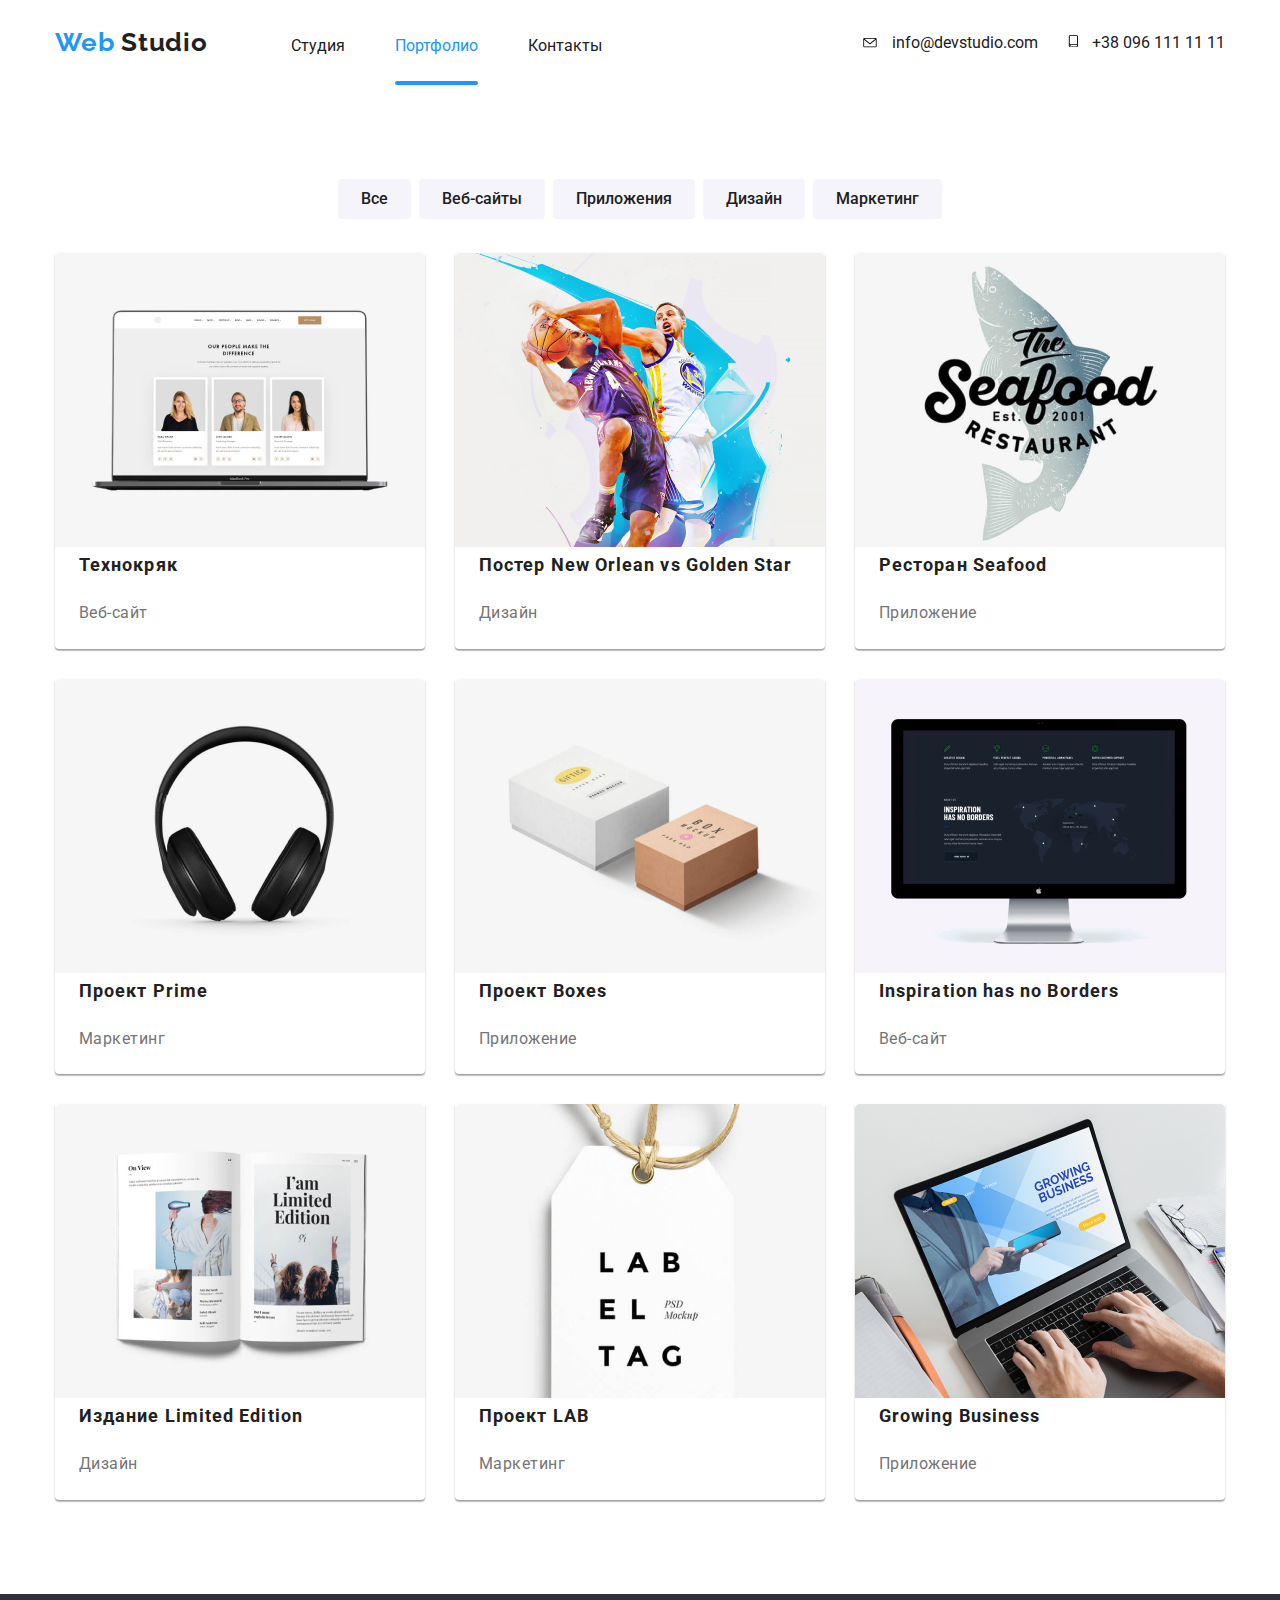
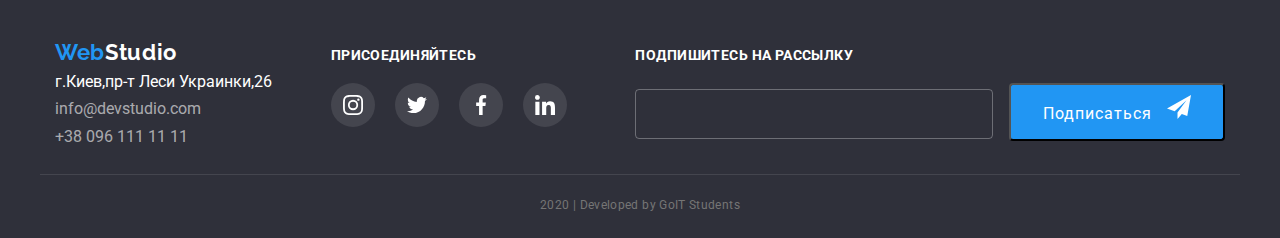
==== portfolio.html @ ec777e1e "Добавляет файлы с пятой ДЗ" ====
<!DOCTYPE html>
<html lang="ru">
  <head>
    <meta charset="UTF-8" />
    <meta name="viewport" content="width=device-width, initial-scale=1.0" />
    <title>Web-studio-v-1</title>
    <link
      href="https://fonts.googleapis.com/css2?family=Raleway:wght@700&family=Roboto:wght@400;500;700&display=swap"
      rel="stylesheet"
    />
    <link rel="stylesheet" href="./css/normalize.css" />
    <link rel="stylesheet" href="./css/main.css" />
  </head>
  <body>
    <!---Шапка сайта-->
    <header class="portfolio-header">
      <div class="container">
      <nav class="page-nav">
        <a href="./index.html" class="logo-header"><span class="logo-web-header">Web</span> Studio</a>
        <ul class="site-nav link">
          <li class="nav-box">
            <a class="nav-link link" href="./index.html">Студия</a>
          </li>
          <li class="nav-box">
            <a class="nav-link link current" href="./portfolio.html">Портфолио</a>
          </li>
          <li class="nav-box">
            <a class="nav-link link" href="">Контакты</a>
          </li>
        </ul>

        <address class="contacts">
            
          <a class="mail-box" href="mailto:info@devstudio.com">
            <svg class="icon-mail">
              <use href="./images/sprite.svg#icon-envelope"></use>
            </svg>
            info@devstudio.com</a>
          
          <a class="smartphone-box" href="tel:+380961111111">
            <svg class="icon-smartphone">
              <use href="./images/sprite.svg#icon-smartphone"></use>
            </svg>
            +38 096 111 11 11</a>
         
        </address>
      </nav>
        </div>
    </header>
    <!--Проекты-->
    <main>
      <section class="section projects-page">
        <div class="container">
        <h1 class="invisible-title">Invisible title</h1>
        <ul class="projects-button">
          <li><button type="button" class="radio-button">Все</button></li>
          <li><button type="button" class="radio-button">Веб-сайты</button></li>
          <li><button type="button" class="radio-button">Приложения</button></li>
          <li><button type="button" class="radio-button">Дизайн</button></li>
          <li><button type="button" class="radio-button">Маркетинг</button></li>
        </ul>
        <ul class="projects">
          <li class="projects-item">
            <a class="projects-link" href="">
              <div class="overlay-container">
                
              <img class="projects-img" src="./images/img-portfolio-1.png" alt="Img-portfolio-1" />
                <p class="project-description">
                  Технокряк это современная площадка распространения коронавируса.
                  Компании используют эту платформу для цифрового шпионажа и атак
                  на защищённые сервера конкурентов.
                </p>
  
              </div>
              <h2 class="project-title">Технокряк</h2>
              <p class="text-primary">Веб-сайт</p>
            </a>
          </li>
          <li class="projects-item">
            <a class="projects-link" href="">
              <img class="projects-img" src="./images/img-portfolio-2.png" alt="Img-portfolio-2" />
              <h2 class="project-title">Постер New Orlean vs Golden Star</h2>
              <p class="text-primary">Дизайн</p>
            </a>
          </li>
          <li class="projects-item">
            <a class="projects-link" href="">
              <img class="projects-img" src="./images/img-portfolio-3.png" alt="Img-portfolio-3" />
              <h2 class="project-title">Ресторан Seafood</h2>
              <p class="text-primary">Приложение</p>
            </a>
          </li>
          <li class="projects-item">
            <a class="projects-link" href="">
              <img class="projects-img" src="./images/img-portfolio-4.png" alt="Img-portfolio-4" />
              <h2 class="project-title">Проект Prime</h2>
              <p class="text-primary">Маркетинг</p>
            </a>
          </li>
          <li class="projects-item">
            <a class="projects-link" href="">
              <img class="projects-img" src="./images/img-portfolio-5.png" alt="Img-portfolio-5" />
              <h2 class="project-title">Проект Boxes</h2>
              <p class="text-primary">Приложение</p>
            </a>
          </li>
          <li class="projects-item">
            <a class="projects-link" href="">
              <img class="projects-img" src="./images/img-portfolio-6.png" alt="Img-portfolio-6" />
              <h2 class="project-title">Inspiration has no Borders</h2>
              <p class="text-primary">Веб-сайт</p>
            </a>
          </li>
          <li class="projects-item">
            <a class="projects-link" href="">
              <img class="projects-img" src="./images/img-portfolio-7.png" alt="Img-portfolio-7" />
              <h2 class="project-title">Издание Limited Edition</h2>
              <p class="text-primary">Дизайн</p>
            </a>
          </li>
          <li class="projects-item">
            <a class="projects-link" href="">
              <img class="projects-img" src="./images/img-portfolio-8.png" alt="Img-portfolio-8" />
              <h2 class="project-title">Проект LAB</h2>
              <p class="text-primary">Маркетинг</p>
            </a>
          </li>
          <li class="projects-item">
            <a class="projects-link" href="">
              <img class="projects-img" src="./images/img-portfolio-9.png" alt="Img-portfolio-9" />
              <h2 class="project-title">Growing Business</h2>
              <p class="text-primary">Приложение</p>
            </a>
          </li>
        </ul>
      </div>
      </section>
    </main>
    <!--Подвал-->
    <footer class="footer-section">
      <div class="container top-part">
        <div class="address-blok">
          <a href="./index.html" class="logo-footer"
            ><span class="logo-web-footer">Web</span>Studio</a
          >

          <address class="contacts footer">
            <p class="tipe-address">г.Киев,пр-т Леси Украинки,26</p>
            <a href="mailto:info@devstudio.com" class="tipe"
              >info@devstudio.com</a
            >
            <a href="tel:+380961111111" class="tipe">+38 096 111 11 11</a>
          </address>
        </div>
        <div class="item-colum">
          <p class="footer-title">присоединяйтесь</p>
          <ul class="social-link-box">
            <li>
              <a class="social-link footer" href="" aria-label="Ссылка на Instagram">
                <svg class="instagram-footer">
                  <use href="./images/sprite.svg#icon-icon-instagram"></use>
                </svg>
              </a>
            </li>
            <li>
              <a class="social-link footer" href="" aria-label="Ссылка на Twitter">
                <svg class="twitter-footer">
                  <use href="./images/sprite.svg#icon-icon-twitter"></use>
                </svg>
              </a>
            </li>
            <li>
              <a class="social-link footer" href="" aria-label="Ссылка на Facebook">
                <svg class="facebook-footer">
                  <use href="./images/sprite.svg#icon-icon-facebook"></use>
                </svg>
              </a>
            </li>
            <li>
              <a class="social-link footer" href="" aria-label="Ссылка на LinkedIn">
                <svg class="linkedin-footer">
                  <use href="./images/sprite.svg#icon-icon-linkedin"></use>
                </svg>
              </a>
            </li>
          </ul>
        </div>
        <div class="item-colum subscription">
          <p class="footer-title">Подпишитесь на рассылку</p>
          <form>
            <input class="email" type="email" />
            <button class="button footer">Подписаться
              <svg class="button-icon">
                <use href="./images/sprite.svg#icon-icon-send"></use>
              </svg>
            </button>
          </form>
        </div>
      </div>
      <p class="copyright container">2020 | Developed by GoIT Students</p>
    </footer>
  </body>
</html>
---- css/main.css ----
:root {
  --primary-text-color: #757575;
  --title-text-color: #212121;
  --title-secondary-text-color: #ffffff;
  --primary-background-color: #ffffff;
  --accent-bg-color: #F5F4FA;
  --accent-color: #2196f3;
  --icons-color: #AFB1B8;
}
body {
  background-color: var(--primary-background-color);
  color: var(--primary-text-color);
  font-family: Roboto, sans-serif;
}
a {
  text-decoration: none;
}
ul {
    list-style: none;
}
html {
  box-sizing: border-box;
}
*,
*::before,
*::after {
  box-sizing: border-box;
} 


/* Стили для index.html */

.container {
  width: 1200px;
  margin-right: auto;
  margin-left: auto;
  padding-left: 15px;
  padding-right: 15px;
}
.title {
  margin: 0px;
  padding: 0px;
}

/* Header */
.page-nav {
  display: flex;
  align-items: center;
  justify-content: center;
}

/* Logo */
.logo-header {
  display: block;

  font-family: Raleway, sans-serif;
  color: #212121;

  font-style: normal;
  font-weight: 700;
  font-size: 26px;
  line-height: 1.2;
  letter-spacing: 0.03em;
}
.logo-web-header {
  color: #2196f3;
}

/* Навигация */
.site-nav {
  padding: 0px;
  margin-left: 83px;
  margin-top: 0px;
  margin-bottom: 0px;
  display: flex;
}
.site-nav > .nav-box:not(:last-child) {
  margin-right: 50px;
}

.site-nav a {
    color: #212121;
}
.site-nav .link {
  display: block;
  padding-top: 37px;
  padding-bottom: 30px;

  transition-duration: 250ms;
  transition-timing-function: cubic-bezier(0.4, 0, 0.2, 1);
}

.site-nav .link:hover,
.site-nav .link:focus {
  color: var(--accent-color);
}
.site-nav .link.current {
    color: var(--accent-color);
}
.nav-link {
  position: relative;
  display: flex;
  align-items: center;
  padding-top: 32px;
  padding-bottom: 32px;
}

.current::after {
  content: "";
  position: absolute;
  left: 0;
  bottom: 0;
  display: block;
  width: 100%;
  height: 4px;
  border-radius: 2px;
  background-color: var(--accent-color);
}

/* Контакты */
.contacts {
  display: flex;
  margin-left: auto;
  font-style: normal;
}
.contacts a {
  color: #212121;
}

.contacts a:hover,
.contacts a:focus {
  color: var(--accent-color);
  fill: var(--accent-color);
}

.mail-box {
  margin-right: 30px;
}

.icon-mail{
  display: inline-block;
  margin-right: 10px;
  width: 16px;
  height: 10px;
}
.icon-smartphone {
  display: inline-block;
  margin-right: 10px;
  width: 10px;
  height: 13px;
}

/* Герой */
.overlay {
  background-image: linear-gradient(rgba(47, 48, 58, 0.8), rgba(47, 48, 58, 0.8)), url(../images/Header-img.jpg);
  background-repeat: no-repeat;
  background-position: center;
  background-size: cover;
}
.hero {
  align-items: center;
  text-align: center;
}
.hero-box {
  display: flex;
  align-items: center;
  justify-content: center;
  margin-right: auto;
  margin-left: auto;
  margin-bottom: 94px;
  max-width: 1600px;
  height: 600px;
}
.hero-title {
  margin-top: 0px;
  margin-bottom: 30px;

  font-weight: 900;
  font-size: 44px;
  line-height: 1.4;
  letter-spacing: 0.06em;
  text-transform: uppercase;
  color: var(--title-secondary-text-color);
}
.button {
  display: inline-block;
  border-radius: 4px;
  padding: 10px 32px;
  background-color: var(--accent-color);
  color: var(--title-secondary-text-color);
  letter-spacing: 0.06em; 
  align-items: center;
  text-align: center;
  font-size: 16px;
  line-height: 30px;
  min-width: 200px;
  cursor: pointer;
}

/* Секции */
.section {
  margin-top: 0px;
  padding: 0px;
}
.section-title {
  padding: 0px;
  margin-bottom: 50px;
  margin-top: 0px;
  font-weight: 700;
  font-size: 36px;
  line-height: 1.2;
  text-align: center;
  letter-spacing: 0.03em;
  color: var(--title-text-color);
}

/* Секция Приемущества */
.section.advantages {
  margin-bottom: 94px;
}
.invisible-title {
    opacity: 0;
    margin: 0px;
    padding: 0px;
    height: 0px;
}
.advantages-list {
  display: flex;
  padding: 0px;
  margin: 0px;
}
.advantages-box:not(:last-child) {
  margin-right: 30px;
}
.advantages-items {
  text-align: center;
  margin-bottom: 30px;
  height: 120px;
  padding-top: 25px;
  background-color: var(--accent-bg-color);
  border-radius: 4px;
}
.advantages-box-items {
  width: 70px;
  height: 70px;
}
.advantages-list .title {
  margin-bottom: 10px;
  font-weight: 700;
  font-size: 14px;
  line-height: 1.1;
  letter-spacing: 0.03em;
  text-transform: uppercase;
  color: var(--title-text-color);
}
.advantages-text {
  padding: 0px;
  margin: 0px;
  font-weight: normal;
  font-size: 14px;
  line-height: 1.7;
  letter-spacing: 0.03em;
}

/* Секция Деятельность */
.section.activity {
  margin-bottom: 140px;
}
.activity-list {
  display: flex;
  padding: 0px;
  margin: 0px;
}
.activity-box {
  position: relative;
  width: calc((100% - 60px) / 3);
  margin-bottom: 30px;
}
.activity-box:not(:last-child) {
  margin-right: 30px;
}
.activity-box img {
  display: block;
}
.activity-list .title {
  position: absolute;
  bottom: 0;
  left: 0;
  width: 100%;
  padding-top: 27px;
  padding-bottom: 27px;
  font-weight: 700;
  font-size: 14px;
  line-height: 1.1;
  letter-spacing: 0.03em;
  text-align: center;
  text-transform: uppercase;
  color: var(--title-secondary-text-color);
  background-color: rgba(47, 48, 58, 0.8);
}

/* Секция Команда */
.section.team {
  margin-bottom: 48px;
  background-color: #F5F4FA;
}
.team-list {
  display: flex;
  padding-bottom: 140px;
  padding-left: 0px;
  margin: 0px;
}
.team-box {
  width: calc((100% - 90px) / 4);
  padding-bottom: 24px;
  background-color: var(--primary-background-color);
  box-shadow: 0px 2px 1px rgba(0, 0, 0, 0.2), 0px 1px 1px rgba(0, 0, 0, 0.14), 0px 1px 3px rgba(0, 0, 0, 0.12);
  border-radius: 0px 0px 4px 4px;
}

.team-box:not(:last-child) {
  margin-right: 30px;
}
.section-title.team {
  padding-top: 40px;
  margin-bottom: 64px;
  font-size: 36px;
  line-height: 42px;
  text-align: center;
  letter-spacing: 0.03em;
}
.team-photo {
  margin-bottom: 30px;
}
.img {
  display: block;
  max-width: 100%;
  height: auto;
}
.title.team {
  text-align: center
}
.team-list .title {
  padding: 0px;
  margin-bottom: 10px;
  font-weight: 500;
  font-size: 16px;
  line-height: 1.2;
  letter-spacing: 0.03em;
  color: var(--title-text-color);
}
.team-text {
  padding: 0px;
  margin-top: 0px;
  margin-bottom: 15px;
  font-weight: normal;
  font-size: 16px;
  line-height: 19px;
  letter-spacing: 0.03em;
  text-align: center;
}
.social-box {
  display: flex;
  text-align: center;
  padding-left: 32px;
  padding-right: 32px;
}
.social-link-team {
  display: flex;
  justify-content: center;
  align-items: center;
  margin-right: 10px;
  width: 44px;
  height: 44px;
  border-radius: 50%;
  color: var(--icons-color);
  
  transition-duration: 250ms;
  transition-timing-function: cubic-bezier(0.4, 0, 0.2, 1);
}
.social-link-team:hover,
.social-link-team:focus {
  background-color: var(--accent-color);
  color: var(--title-secondary-text-color);
}

.icon-instagram {
  width: 20px;
  height: 20px;
  fill: currentColor;
  color: inherit;
}

.icon-twitter {
  width: 20px;
  height: 20px;
  fill: currentColor;
  color: inherit;
}

.icon-facebook {
  width: 20px;
  height: 20px;
  fill: currentColor;
  color: inherit;
}

.icon-linkedin {
  width: 20px;
  height: 20px;
  fill: currentColor;
  color: inherit;
}


/* Секция Постоянные клиенты */
.section.clients {
  margin-bottom: 94px;
}
.clients-list {
  display: flex;
  padding: 0px;
  margin: 0px;
}
.clients-box:not(:last-child) {
  margin-right: 30px;
}

.clients-link {
  display: flex;
  justify-content: center;
  align-items: center;
  height: 90px;
  width: 170px;
  border: 1px solid var(--icons-color); 
  border-radius: 4px;
  fill: var(--icons-color);

  transition-duration: 250ms;
  transition-timing-function: cubic-bezier(0.4, 0, 0.2, 1);
}
.clients-link:hover {
  fill: var(--accent-color);
  border: 1px solid var(--accent-color);
}



/* Футтер */

.footer-section {
  background-color: #2f303a;
}
.footer-section > .container {
  display: flex;
}
.container.top-part {
  justify-content: space-between;
  align-items: baseline;
}
.address-blok {
  display: block; 
  flex-direction: column;
}
.item-colum {
  display: block;
  flex-direction: column;
}
.item-colum > .subscription {
  margin-right: auto;
  width: 570px;
  height: 86px;
}

.copyright {
  display: flex;
  box-sizing: border-box;
  justify-content: center;
  align-items: center;
  margin-top: 0px;
  margin-bottom: 0px;
  font-size: 12px;
  line-height: 2;
  text-align: center;
  letter-spacing: 0.03em;
  border-top: 1px solid rgba(255, 255, 255, 0.1);
  padding-top: 18px;
  padding-bottom: 21px;
  }

.logo-footer {
  display: block;
  margin-top: 45px;
  font-family: Raleway, sans-serif;
  font-weight: 700;
  font-size: 22px;
  line-height: 1.2;
  letter-spacing: 0.03em;
  color: #ffffff;
  }
  
  .logo-web-footer {
    color: #2196f3;
  }
  .contacts.footer {
    display: flex;
    align-items: flex-start;
    flex-direction: column;
    margin-top: 8px;
    margin-bottom: 28px;
    padding: 0px;
    font-style: normal;
  }
  .contacts.footer > .tipe {
    margin-top:  9px;
    margin-left: 0px;
    padding: 0px;
    color: rgba(255, 255, 255, 0.6);

    transition-duration: 250ms;
    transition-timing-function: cubic-bezier(0.4, 0, 0.2, 1);
  }
  .contacts.footer > .tipe:hover,
  .contacts.footer > .tipe:focus {
    color: #2196f3;
  }
  .tipe-address {
    padding: 0px;
    margin: 0px;
    color: var(--title-secondary-text-color);
  }
  .footer-title {
    padding: 0px;
    margin-bottom: 20px;
    margin-top: 0px;
    font-weight: 700;
    font-size: 14px;
    line-height: 1.1;
    letter-spacing: 0.03em;
    text-transform: uppercase;
    color: var(--title-secondary-text-color);
  }
  .social-link-box {
    display: flex;
    padding: 0px;
    margin: 0px;
  }

  .social-link {
    padding: 0px;
    color: var(--title-secondary-text-color);
    background-color: rgba(255, 255, 255, 0.1);
  } 

  .social-link-box li:not(:last-child) {
    margin-right: 10px;
  }
 
  .social-link.footer {
    display: flex;
    justify-content: center;
    align-items: center;
    margin-right: 10px;
    width: 44px;
    height: 44px;
    border-radius: 50%;
  }
  .social-link-box a {
    transition-duration: 250ms;
    transition-timing-function: cubic-bezier(0.4, 0, 0.2, 1);
  }
  .social-link-box a:hover {
    background-color: var(--accent-color);
  }
  .instagram-footer {
    width: 20px;
    height: 20px;
    fill: var(--title-secondary-text-color);
  }
  .twitter-footer {
    width: 20px;
    height: 20px;
    fill: var(--title-secondary-text-color);
  }
  .facebook-footer {
    width: 20px;
    height: 20px;
    fill: var(--title-secondary-text-color);
  }
  .linkedin-footer {
    width: 20px;
    height: 20px;
    fill: var(--title-secondary-text-color);
  }

  .button.footer {
    display: inline-block;
    border-radius: 4px;
    padding: 10px 32px;

    background-color: var(--accent-color);
    color: var(--title-secondary-text-color);
    letter-spacing: 0.06em; 
    align-items: center;
    text-align: center;
    font-size: 16px;
    line-height: 30px;
    min-width: 200px;
  }

  .button-icon {
    margin-left: 10px;
    height: 24px;
    width: 24px;
    fill: var(--title-secondary-text-color);
  }


  /* Стили для portfolio.html */

  .portfolio-header {
    margin-bottom: 94px;
  }

  /* Секция */
  
  .section.projects-page {
    margin-bottom: 94px;
  }
  .projects-button {
    display: flex;
    flex-wrap: wrap;
    align-items: center;
    justify-content: center;
    margin-top: 0px;
    margin-bottom: 34px;
    padding: 0px;
  }
  .radio-button {
    display: inline-block;
    padding: 6px 22px;
    min-width: 73px;
    font-weight: 500;
    font-size: 16px;
    line-height: 1.63;
    text-align: center;
    background-color: #F5F4FA;
    color: #212121;
    border: 1px solid transparent; 
    border-radius: 4px;
    cursor: pointer;

    transition-duration: 250ms;
    transition-timing-function: cubic-bezier(0.4, 0, 0.2, 1);
  }

  .projects-button li:not(:last-child) {
    margin-right: 8px;
  }

  .radio-button:hover,
  .radio-button:focus {
    background-color: var(--accent-color);
    color: var(--title-secondary-text-color);
  }

  .projects {
    display: flex;
    flex-wrap: wrap;
    padding: 0px;
    margin: 0px;
  }
  .projects-link {
  
  }
  .projects-item {
    width: calc((100% - 60px) / 3);
    margin-right: 30px;
    margin-bottom: 30px;
    background-color: var(--primary-background-color);
    box-shadow: 0px 2px 1px rgba(0, 0, 0, 0.2), 0px 1px 1px rgba(0, 0, 0, 0.14), 0px 1px 3px rgba(0, 0, 0, 0.12);
    border-radius: 0px 0px 4px 4px;
  }
  .projects-item:nth-child(3n) {
    margin-right: 0px;
  }
  .projects-item:nth-last-child(-n + 3) {
    margin-bottom: 0px;
  }
  .projects-img {
    display: block;
    padding: 0px;
    margin: 0px;
  }
  .project-title {
    padding-left: 24px;
    margin-top: 0px;
    margin-bottom: 15px;
    font-weight: 700;
    font-size: 18px;
    line-height: 2;
    letter-spacing: 0.06em;
    color: var(--title-text-color);
  }
  .overlay-container {
    position: relative;
    overflow: hidden;
  }
  .overlay-container:hover .project-description {
    opacity: 1;
    transform: translateY(0);
  }
  
  .project-description {
    display: block;
    position: absolute;
    left: 0;
    top: 0;
    width: 100%;
    height: 100%;
    opacity: 0;
    margin: 0;
    padding-top: 63px;
    padding-right: 24px;
    padding-bottom: 63px;
    padding-left: 24px;
    font-weight: 400;
    font-size: 18px;
    line-height: 1.56;
    color: var(--title-secondary-text-color);
    background-color: rgba(33, 150, 243, 0.9);
    transform: translateY(100%);
    transition: transform 250ms cubic-bezier(0.4, 0, 0.2, 1), 
    opacity 250ms cubic-bezier(0.4, 0, 0.2, 1);
  }

  .text-primary {
    padding-left: 24px;
    margin-top: 0px;
    margin-bottom: 20px;
    font-weight: normal;
    font-size: 16px;
    line-height: 1.9;
    letter-spacing: 0.03em;
    color: var(--primary-text-color);
  }

  .email {
    margin-right: 12px;
    width: 358px;
    height: 50px;
    border: 1px solid rgba(255, 255, 255, 0.3);
    border-radius: 4px;
    background-color: inherit;
  }
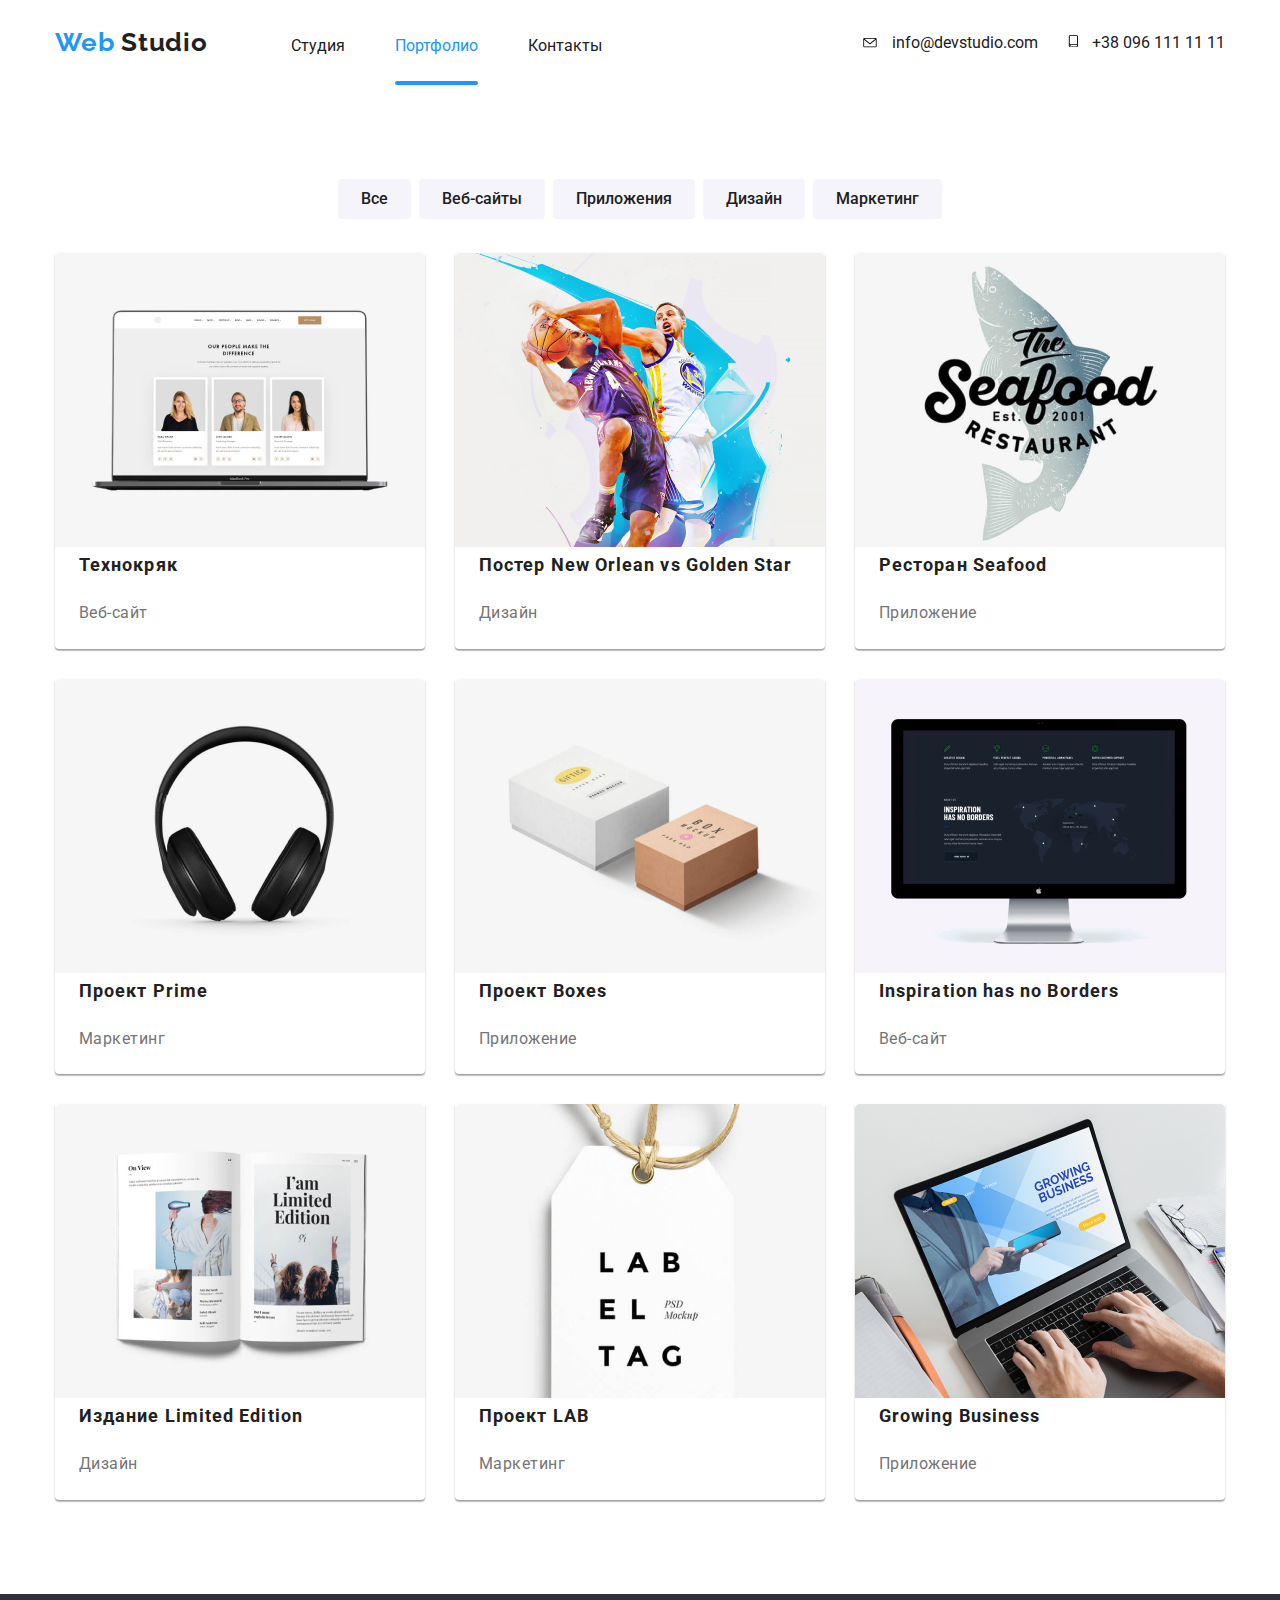
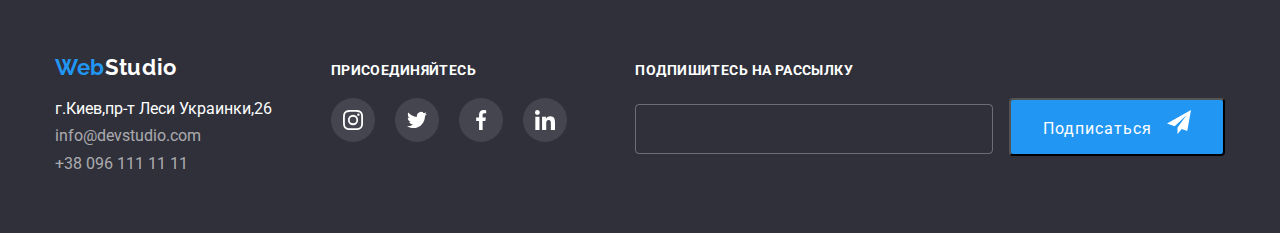
==== commit 950dcb0b: "Изменяет Футтер" ====
--- a/portfolio.html
+++ b/portfolio.html
@@ -197,7 +197,6 @@
           </form>
         </div>
       </div>
-      <p class="copyright container">2020 | Developed by GoIT Students</p>
     </footer>
   </body>
 </html>
--- a/css/main.css
+++ b/css/main.css
@@ -74,12 +74,13 @@
   margin-bottom: 0px;
   display: flex;
 }
+
 .site-nav > .nav-box:not(:last-child) {
   margin-right: 50px;
 }
 
 .site-nav a {
-    color: #212121;
+  color: #212121;
 }
 .site-nav .link {
   display: block;
@@ -95,7 +96,7 @@
   color: var(--accent-color);
 }
 .site-nav .link.current {
-    color: var(--accent-color);
+  color: var(--accent-color);
 }
 .nav-link {
   position: relative;
@@ -137,7 +138,7 @@
   margin-right: 30px;
 }
 
-.icon-mail{
+.icon-mail {
   display: inline-block;
   margin-right: 10px;
   width: 16px;
@@ -338,7 +339,7 @@
   height: auto;
 }
 .title.team {
-  text-align: center
+  text-align: center;
 }
 .team-list .title {
   padding: 0px;
@@ -450,7 +451,10 @@
 
 .footer-section {
   background-color: #2f303a;
-}
+  padding-top: 60px;
+  padding-bottom: 60px;
+}
+
 .footer-section > .container {
   display: flex;
 }
@@ -472,25 +476,9 @@
   height: 86px;
 }
 
-.copyright {
-  display: flex;
-  box-sizing: border-box;
-  justify-content: center;
-  align-items: center;
-  margin-top: 0px;
-  margin-bottom: 0px;
-  font-size: 12px;
-  line-height: 2;
-  text-align: center;
-  letter-spacing: 0.03em;
-  border-top: 1px solid rgba(255, 255, 255, 0.1);
-  padding-top: 18px;
-  padding-bottom: 21px;
-  }
-
 .logo-footer {
   display: block;
-  margin-top: 45px;
+  margin: 0px;
   font-family: Raleway, sans-serif;
   font-weight: 700;
   font-size: 22px;
@@ -506,8 +494,8 @@
     display: flex;
     align-items: flex-start;
     flex-direction: column;
-    margin-top: 8px;
-    margin-bottom: 28px;
+    margin-top: 20px;
+    margin-bottom: 0px;
     padding: 0px;
     font-style: normal;
   }
@@ -670,9 +658,7 @@
     padding: 0px;
     margin: 0px;
   }
-  .projects-link {
-  
-  }
+
   .projects-item {
     width: calc((100% - 60px) / 3);
     margin-right: 30px;
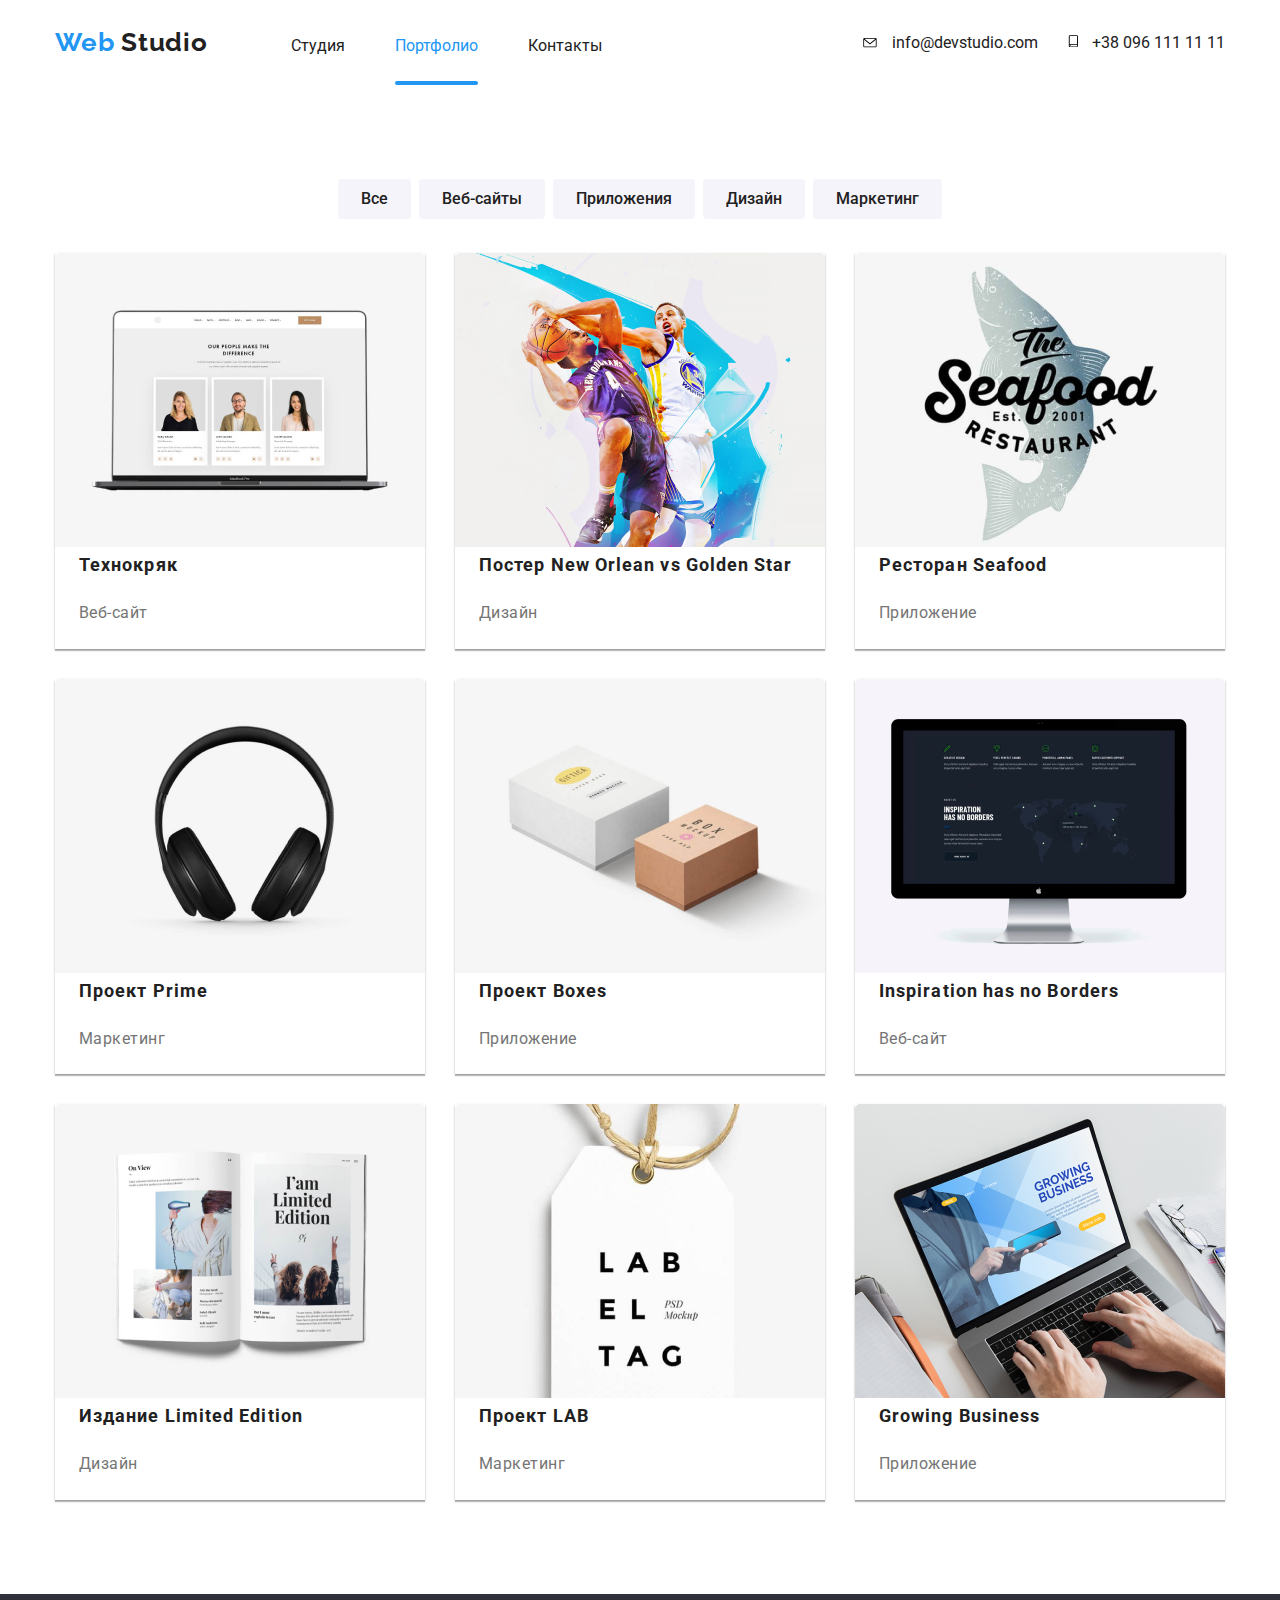
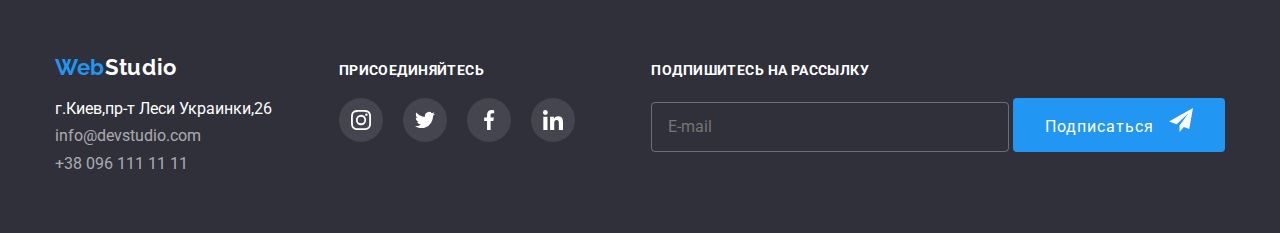
==== commit 7f1eca06: "Добавляет стилизацию формы в модальном окне" ====
--- a/portfolio.html
+++ b/portfolio.html
@@ -187,8 +187,8 @@
         </div>
         <div class="item-colum subscription">
           <p class="footer-title">Подпишитесь на рассылку</p>
-          <form>
-            <input class="email" type="email" />
+          <form class="footer-form">
+            <input class="email" type="email" placeholder="E-mail" />
             <button class="button footer">Подписаться
               <svg class="button-icon">
                 <use href="./images/sprite.svg#icon-icon-send"></use>
--- a/css/main.css
+++ b/css/main.css
@@ -26,7 +26,6 @@
 *::after {
   box-sizing: border-box;
 } 
-
 
 /* Стили для index.html */
 
@@ -186,6 +185,8 @@
 .button {
   display: inline-block;
   border-radius: 4px;
+  border: inherit;
+  outline: none;
   padding: 10px 32px;
   background-color: var(--accent-color);
   color: var(--title-secondary-text-color);
@@ -316,7 +317,7 @@
   padding-bottom: 24px;
   background-color: var(--primary-background-color);
   box-shadow: 0px 2px 1px rgba(0, 0, 0, 0.2), 0px 1px 1px rgba(0, 0, 0, 0.14), 0px 1px 3px rgba(0, 0, 0, 0.12);
-  border-radius: 0px 0px 4px 4px;
+  border-radius: 4px 4px 4px 4px;
 }
 
 .team-box:not(:last-child) {
@@ -332,6 +333,7 @@
 }
 .team-photo {
   margin-bottom: 30px;
+  border-radius: 4px 4px 0px 0px;
 }
 .img {
   display: block;
@@ -585,6 +587,7 @@
     display: inline-block;
     border-radius: 4px;
     padding: 10px 32px;
+    border: inherit;
 
     background-color: var(--accent-color);
     color: var(--title-secondary-text-color);
@@ -601,6 +604,11 @@
     height: 24px;
     width: 24px;
     fill: var(--title-secondary-text-color);
+  }
+  .footer-form input {
+    margin: 0px;
+    padding: 15px 16px;
+    color: var(--title-secondary-text-color);
   }
 
 
@@ -665,8 +673,8 @@
     margin-bottom: 30px;
     background-color: var(--primary-background-color);
     box-shadow: 0px 2px 1px rgba(0, 0, 0, 0.2), 0px 1px 1px rgba(0, 0, 0, 0.14), 0px 1px 3px rgba(0, 0, 0, 0.12);
-    border-radius: 0px 0px 4px 4px;
-  }
+  }
+
   .projects-item:nth-child(3n) {
     margin-right: 0px;
   }
@@ -738,4 +746,191 @@
     border: 1px solid rgba(255, 255, 255, 0.3);
     border-radius: 4px;
     background-color: inherit;
+  }
+
+/* Оформление формы */
+
+  .form {
+    position: absolute;
+    top: 50%;
+    left: 50%;
+    transform: translate(-50%, -50%) scale(1);
+    transition: transform 250ms cubic-bezier(0.4, 0, 0.2, 1);
+
+    min-width: 528px;
+    min-height: 581px;
+    margin-left: auto;
+    margin-right: auto;
+    padding: 40px;
+    background-color: var(--primary-background-color);
+    box-shadow: 0px 2px 1px rgba(0, 0, 0, 0.2), 0px 1px 1px rgba(0, 0, 0, 0.14), 0px 1px 3px rgba(0, 0, 0, 0.12);
+    border-radius: 4px 4px 4px 4px;
+  }
+
+  .form-field {
+    position: relative;
+    margin-bottom: 28px;
+    display: flex;
+    flex-direction: column;
+  }
+
+  .form-label {
+    position: absolute;
+    top: 50%;
+    left: 42px;
+    transform: translateY(-50%);
+
+    transition: transform 250ms linear;
+  }
+
+  .form-input:focus + .form-label,
+  .form-input:not(:placeholder-shown) + .form-label {
+    transform: translateY(-40px);
+    left: 15px;
+    color: var(--accent-color);
+    
+  }
+  .form-label-comment {
+    position: absolute;
+    top: 16px;
+    left: 16px;
+    transform: translateY(-50%);
+
+    transition: transform 250ms linear;
+  }
+  .form-input-comment:focus + .form-label-comment,
+  .form-input-comment:not(:placeholder-shown) + .form-label-comment {
+    transform: translateY(-35px);
+    color: var(--accent-color);
+    
+  }
+
+  .form-input:focus,
+  .form-input-comment:focus  {
+    outline: none;
+    border-color: var(--accent-color);
+  }
+
+  .form-field input {
+    margin: 0px;
+    padding: 12px 42px;
+    border: 1px solid #757575;
+    border-radius: 3px;
+  }
+
+  .form-title {
+    margin-top: 0px;
+    margin-bottom: 28px;
+    font-size: 20px;
+    line-height: 23px;
+    text-align: center;
+    letter-spacing: 0.03em;
+    color: var(--title-text-color);
+  }
+  .form-field textarea {
+    padding: 12px 16px;
+    height: 120px;
+    width: 448px;
+  }
+  
+  .user-icon {
+    position: absolute;
+    top: 50%;
+    left: 19px;
+
+    transform: translateY(-50%);
+
+    display: inline-block;
+    width: 12px;
+    height: 12px;
+  }
+  
+  .form-input:focus ~ .user-icon {
+    fill: var(--accent-color);
+  }
+  
+  .checkbox {
+    position: absolute;
+    width: 1px;
+    height: 1px;
+    margin: -1px;
+    border: 0;
+    padding: 0;
+    clip: rect(0 0 0 0);
+    overflow: hidden;
+  }
+
+  .field {
+    display: flex;
+    align-items: center;
+  }
+
+  .checkbox-icon {
+    display: inline-block;
+    width: 16px;
+    height: 15px;
+    margin-right: 7px;
+    border: 2px solid #212121;
+    border-radius: 2px;  
+  }
+
+  .checkbox:checked + .checkbox-icon {
+    background-color: var(--accent-color);
+    border-color: var(--accent-color);
+    background-image: url(../images/icon-check.svg);
+    background-size: contain;
+    background-origin: border-box;
+  }
+
+  .field-policy {
+    color: var(--accent-color);
+    text-decoration: underline;
+  }
+
+  .close-button {
+    position: absolute;
+    display: flex;
+    align-items: center;
+    justify-content: center; 
+    width: 30px;
+    height: 30px;
+    right: 8px;
+    top: 8px;
+    background: #FFFFFF;
+    border: 1px solid rgba(0, 0, 0, 0.1);
+    border-radius: 50%;
+    cursor: pointer;
+    outline: none;
+  }
+  
+  .close-icon {
+    width: 18px;
+    height: 18px; 
+  }
+  
+  .close-button .close-icon:hover {
+    fill: var(--accent-color);
+  }
+  
+
+/* Бекдроп */
+
+  .backdrop {
+    position: fixed;
+    top: 0px;
+    left: 0px;
+    width: 100%;
+    height: 100%;
+    background-color: rgba(0, 0, 0, 0.2);
+
+    opacity: 1;
+    transition: opacity 250ms cubic-bezier(0.4, 0, 0.2, 1);
+  }
+
+  .backdrop.is-hidden {
+    opacity: 0;
+    pointer-events: none;
+  }
+  .backdrop.is-hidden .form {
+    transform: translate(-50%, -50%) scale(0.9);
   }